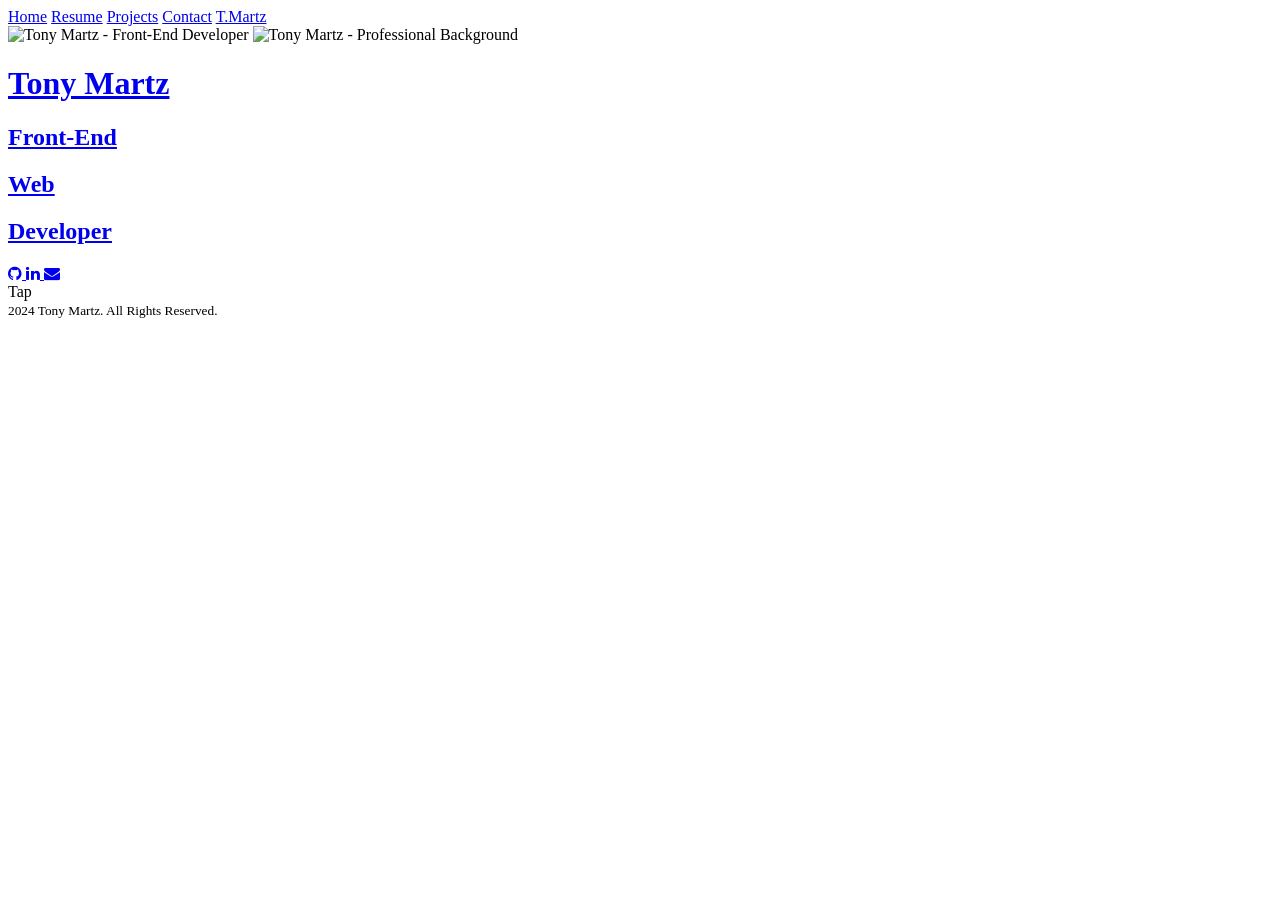
==== index.html @ 68a2a7e0 "feat(projects): Placeholder while restructuring projects page. - Deleted web-development-projects pa" ====
<!DOCTYPE html>
<html lang="en">
  <head>
    <meta charset="UTF-8" />
    <meta name="viewport" content="width=device-width, initial-scale=1.0" />
    <meta http-equiv="X-UA-Compatible" content="ie=edge" />
    <meta name="author" content="Tony Martz" />
    <meta
      name="description"
      content="Tony Martz | Portfolio - Front-End Web Developer"
    />
    <title>Tony Martz | Portfolio</title>
    <link rel="preconnect" href="https://fonts.googleapis.com" />
    <link rel="preconnect" href="https://fonts.gstatic.com" crossorigin />
    <link
      href="https://fonts.googleapis.com/css2?family=Montserrat:ital,wght@0,100..900;1,100..900&display=swap"
      rel="stylesheet"
    />
    <link
      rel="stylesheet"
      href="https://cdnjs.cloudflare.com/ajax/libs/font-awesome/4.7.0/css/font-awesome.min.css"
    />
    <link rel="stylesheet" href="stylesheets/style.css" />
    <link rel="stylesheet" href="stylesheets/index.css" />
  </head>
  <body>
    <nav class="topnav" id="myTopnav">
      <a href="index.html" class="active">Home</a>
      <a href="/pages/resume.html">Resume</a>
      <a href="/pages/projects.html">Projects</a>
      <a href="/pages/contact.html">Contact</a>
      <a
        href="javascript:void(0);"
        id="burger-menu"
        class="icon"
        onclick="myFunction()"
      >
        T.Martz
      </a>
    </nav>

    <div class="container">
      <div class="img-container">
        <div class="profile-wrapper">
          <img
            id="profile-face"
            src="assets/JuanM_Face.jpg"
            alt="Tony Martz - Front-End Developer"
          />
          <img
            id="profile-bg"
            src="assets/JuanM_TopBackground.jpg"
            alt="Tony Martz - Professional Background"
          />
          <div class="profile-overlay"></div>
        </div>
      </div>
      <main>
        <div class="content-wrapper">
          <header class="hero-section">
            <h1>
              <a href="./pages/resume.html" class="name" data-hover="Resume">
                <span id="name">Tony Martz</span>
              </a>
            </h1>
            <div class="title-stack">
              <h2>
                <a
                  href="./pages/projects.html"
                  class="front-end"
                  data-hover="Projects"
                >
                  <span id="front-end">Front-End</span>
                </a>
              </h2>
              <h2>
                <a href="#" class="web" data-hover="Python">
                  <span id="web">Web</span>
                </a>
              </h2>
              <h2>
                <a
                  href="./pages/contact.html"
                  class="developer"
                  data-hover="Contact"
                >
                  <span id="developer">Developer</span>
                </a>
              </h2>
            </div>
          </header>

          <div class="social-links">
            <a
              href="https://github.com/Obi-Juan-Kenobee"
              target="_blank"
              rel="noopener noreferrer"
            >
              <i class="fa fa-github"></i>
            </a>
            <a
              href="https://linkedin.com/in/obi-juan-kenobi"
              target="_blank"
              rel="noopener noreferrer"
            >
              <i class="fa fa-linkedin"></i>
            </a>
            <a href="mailto:jua2131999@maricopa.edu">
              <i class="fa fa-envelope"></i>
            </a>
          </div>

          <div class="tap-indicator">
            <span class="tap-text">Tap</span>
          </div>
        </div>
      </main>
    </div>

    <footer>
      <small> 2024 Tony Martz. All Rights Reserved.</small>
    </footer>

    <script src="scripts/main.js"></script>
  </body>
</html>
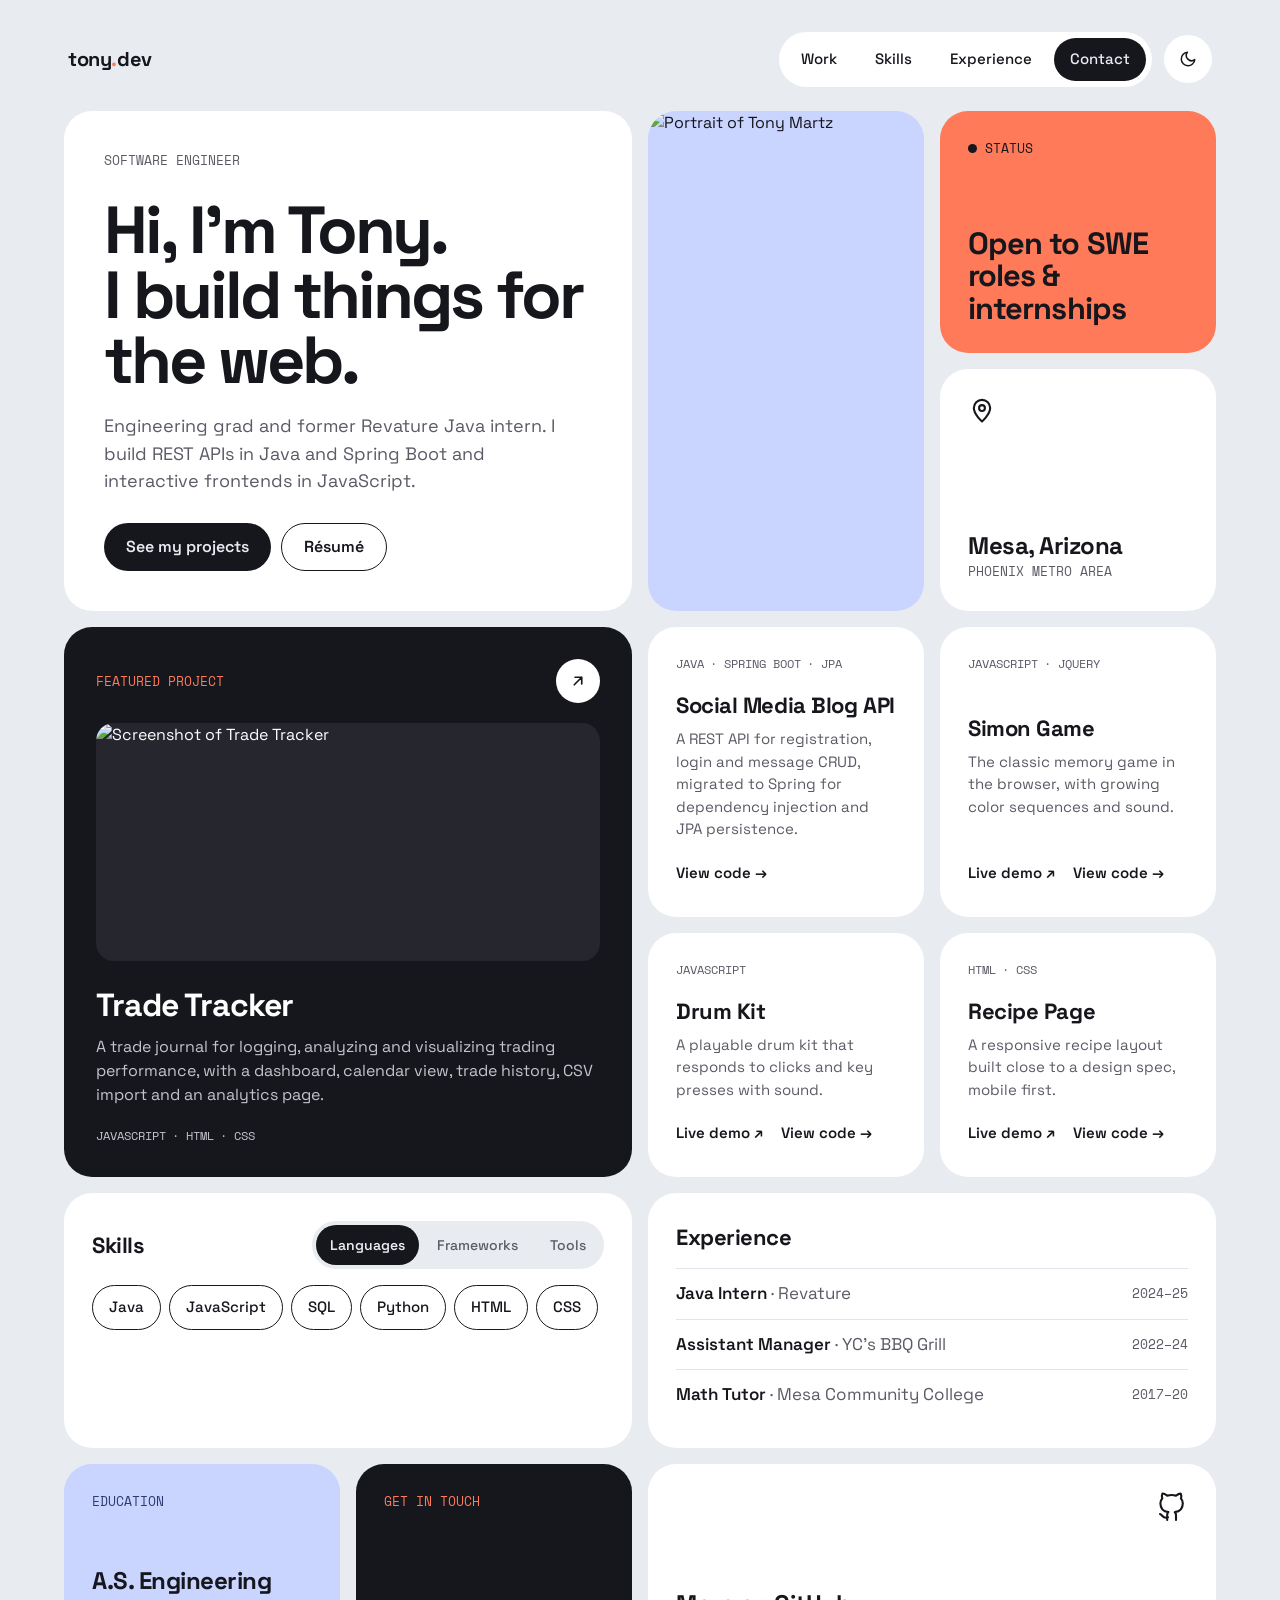
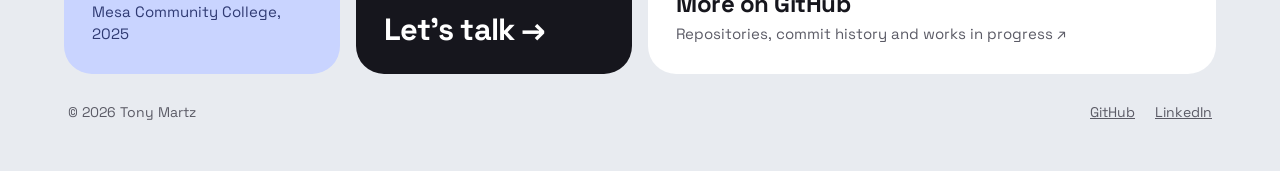
==== commit 71f0bde0: "feat: rebuild home page as a bento grid portfolio - Single-page bento layout: intro, photo, status, " ====
--- a/index.html
+++ b/index.html
@@ -1,126 +1,146 @@
-<!DOCTYPE html>
-<html lang="en">
-  <head>
-    <meta charset="UTF-8" />
-    <meta name="viewport" content="width=device-width, initial-scale=1.0" />
-    <meta http-equiv="X-UA-Compatible" content="ie=edge" />
-    <meta name="author" content="Tony Martz" />
-    <meta
-      name="description"
-      content="Tony Martz | Portfolio - Front-End Web Developer"
-    />
-    <title>Tony Martz | Portfolio</title>
-    <link rel="preconnect" href="https://fonts.googleapis.com" />
-    <link rel="preconnect" href="https://fonts.gstatic.com" crossorigin />
-    <link
-      href="https://fonts.googleapis.com/css2?family=Montserrat:ital,wght@0,100..900;1,100..900&display=swap"
-      rel="stylesheet"
-    />
-    <link
-      rel="stylesheet"
-      href="https://cdnjs.cloudflare.com/ajax/libs/font-awesome/4.7.0/css/font-awesome.min.css"
-    />
-    <link rel="stylesheet" href="stylesheets/style.css" />
-    <link rel="stylesheet" href="stylesheets/index.css" />
-  </head>
-  <body>
-    <nav class="topnav" id="myTopnav">
-      <a href="index.html" class="active">Home</a>
-      <a href="/pages/resume.html">Resume</a>
-      <a href="/pages/projects.html">Projects</a>
-      <a href="/pages/contact.html">Contact</a>
-      <a
-        href="javascript:void(0);"
-        id="burger-menu"
-        class="icon"
-        onclick="myFunction()"
-      >
-        T.Martz
-      </a>
-    </nav>
-
-    <div class="container">
-      <div class="img-container">
-        <div class="profile-wrapper">
-          <img
-            id="profile-face"
-            src="assets/JuanM_Face.jpg"
-            alt="Tony Martz - Front-End Developer"
-          />
-          <img
-            id="profile-bg"
-            src="assets/JuanM_TopBackground.jpg"
-            alt="Tony Martz - Professional Background"
-          />
-          <div class="profile-overlay"></div>
-        </div>
-      </div>
-      <main>
-        <div class="content-wrapper">
-          <header class="hero-section">
-            <h1>
-              <a href="./pages/resume.html" class="name" data-hover="Resume">
-                <span id="name">Tony Martz</span>
-              </a>
-            </h1>
-            <div class="title-stack">
-              <h2>
-                <a
-                  href="./pages/projects.html"
-                  class="front-end"
-                  data-hover="Projects"
-                >
-                  <span id="front-end">Front-End</span>
-                </a>
-              </h2>
-              <h2>
-                <a href="#" class="web" data-hover="Python">
-                  <span id="web">Web</span>
-                </a>
-              </h2>
-              <h2>
-                <a
-                  href="./pages/contact.html"
-                  class="developer"
-                  data-hover="Contact"
-                >
-                  <span id="developer">Developer</span>
-                </a>
-              </h2>
-            </div>
-          </header>
-
-          <div class="social-links">
-            <a
-              href="https://github.com/Obi-Juan-Kenobee"
-              target="_blank"
-              rel="noopener noreferrer"
-            >
-              <i class="fa fa-github"></i>
-            </a>
-            <a
-              href="https://linkedin.com/in/obi-juan-kenobi"
-              target="_blank"
-              rel="noopener noreferrer"
-            >
-              <i class="fa fa-linkedin"></i>
-            </a>
-            <a href="mailto:jua2131999@maricopa.edu">
-              <i class="fa fa-envelope"></i>
-            </a>
-          </div>
-
-          <div class="tap-indicator">
-            <span class="tap-text">Tap</span>
-          </div>
-        </div>
-      </main>
-    </div>
-
-    <footer>
-      <small> 2024 Tony Martz. All Rights Reserved.</small>
-    </footer>
-
-    <script src="scripts/main.js"></script>
-  </body>
-</html>
+<!DOCTYPE html>
+<html lang="en">
+  <head>
+    <meta charset="UTF-8" />
+    <meta name="viewport" content="width=device-width, initial-scale=1.0" />
+    <meta name="author" content="Tony Martz" />
+    <meta
+      name="description"
+      content="Tony Martz, software engineer. Java, Spring Boot and JavaScript projects, skills and experience."
+    />
+    <meta property="og:title" content="Tony Martz | Software Engineer" />
+    <meta
+      property="og:description"
+      content="Projects, skills and experience of Tony Martz, a software engineer building with Java, Spring Boot and JavaScript."
+    />
+    <meta property="og:image" content="assets/JuanM_Face.jpg" />
+    <meta name="theme-color" content="#E8EBF0" />
+    <title>Tony Martz | Software Engineer</title>
+    <link rel="preconnect" href="https://fonts.googleapis.com" />
+    <link rel="preconnect" href="https://fonts.gstatic.com" crossorigin />
+    <link
+      href="https://fonts.googleapis.com/css2?family=Space+Grotesk:wght@400;500;600;700&family=Space+Mono&display=swap"
+      rel="stylesheet"
+    />
+    <link rel="stylesheet" href="css/main.css" />
+    <script>
+      // Apply the saved theme before first paint to avoid a flash.
+      try {
+        const saved = localStorage.getItem("theme");
+        if (saved) document.documentElement.dataset.theme = saved;
+      } catch (e) {}
+    </script>
+  </head>
+  <body>
+    <a class="skip-link" href="#main">Skip to content</a>
+
+    <div class="wrap">
+      <header class="site-header">
+        <a class="logo" href="#top">tony<span class="accent">.</span>dev</a>
+        <nav class="nav" aria-label="Main">
+          <a href="#work">Work</a>
+          <a href="#skills">Skills</a>
+          <a href="#experience">Experience</a>
+          <a class="nav-cta" href="#contact">Contact</a>
+        </nav>
+        <button class="theme-toggle" type="button" aria-label="Toggle dark mode">
+          <svg class="icon-moon" width="18" height="18" viewBox="0 0 24 24" fill="none" stroke="currentColor" stroke-width="2" stroke-linecap="round" stroke-linejoin="round" aria-hidden="true"><path d="M21 12.8A9 9 0 1 1 11.2 3a7 7 0 0 0 9.8 9.8z"/></svg>
+          <svg class="icon-sun" width="18" height="18" viewBox="0 0 24 24" fill="none" stroke="currentColor" stroke-width="2" stroke-linecap="round" aria-hidden="true"><circle cx="12" cy="12" r="4"/><path d="M12 2v2M12 20v2M4.9 4.9l1.4 1.4M17.7 17.7l1.4 1.4M2 12h2M20 12h2M4.9 19.1l1.4-1.4M17.7 6.3l1.4-1.4"/></svg>
+        </button>
+      </header>
+
+      <main id="main" class="bento">
+        <span id="top"></span>
+
+        <!-- Intro -->
+        <section class="tile tile--intro w2 h2 reveal">
+          <span class="label">Software engineer</span>
+          <div class="intro-body">
+            <h1>Hi, I'm Tony.<br />I build things for the web.</h1>
+            <p>
+              Engineering grad and former Revature Java intern. I build REST APIs in
+              Java and Spring Boot and interactive frontends in JavaScript.
+            </p>
+          </div>
+          <div class="btn-row">
+            <a class="btn btn--solid" href="#work">See my projects</a>
+            <a class="btn btn--outline" data-link="resume" href="pages/resume.html">Résumé</a>
+          </div>
+        </section>
+
+        <!-- Photo -->
+        <div class="tile tile--photo h2 reveal">
+          <img src="assets/JuanM_Face.jpg" alt="Portrait of Tony Martz" width="959" height="898" />
+        </div>
+
+        <!-- Status -->
+        <div class="tile tile--status reveal">
+          <span class="label"><span class="dot" aria-hidden="true"></span>Status</span>
+          <p class="big">Open to SWE roles &amp; internships</p>
+        </div>
+
+        <!-- Location -->
+        <div class="tile tile--location reveal">
+          <svg width="28" height="28" viewBox="0 0 24 24" fill="none" stroke="currentColor" stroke-width="1.8" stroke-linecap="round" stroke-linejoin="round" aria-hidden="true"><path d="M12 21s-7-6.2-7-11.5A7 7 0 0 1 19 9.5C19 14.8 12 21 12 21z"/><circle cx="12" cy="9.5" r="2.5"/></svg>
+          <div>
+            <p class="mid">Mesa, Arizona</p>
+            <p class="label">Phoenix metro area</p>
+          </div>
+        </div>
+
+        <!-- Projects get rendered here by js/main.js from js/data.js -->
+        <span id="work" class="anchor"></span>
+
+        <!-- Skills -->
+        <section id="skills" class="tile tile--skills w2 reveal">
+          <div class="skills-head">
+            <h2>Skills</h2>
+            <div class="tabs" role="tablist" aria-label="Skill category"></div>
+          </div>
+          <ul class="chips" role="tabpanel" aria-live="polite"></ul>
+        </section>
+
+        <!-- Experience -->
+        <section id="experience" class="tile tile--experience w2 reveal">
+          <h2>Experience</h2>
+          <ul class="timeline"></ul>
+        </section>
+
+        <!-- Education -->
+        <div class="tile tile--education reveal">
+          <span class="label">Education</span>
+          <div>
+            <p class="mid">A.S. Engineering</p>
+            <p class="sub">Mesa Community College, 2025</p>
+          </div>
+        </div>
+
+        <!-- Contact -->
+        <a id="contact" class="tile tile--contact reveal" data-link="email" href="#">
+          <span class="label accent">Get in touch</span>
+          <span class="big">Let's talk →</span>
+        </a>
+
+        <!-- GitHub -->
+        <a class="tile tile--github w2 reveal" data-link="github" href="#" target="_blank" rel="noopener noreferrer">
+          <svg width="32" height="32" viewBox="0 0 24 24" fill="none" stroke="currentColor" stroke-width="1.6" stroke-linecap="round" stroke-linejoin="round" aria-hidden="true"><path d="M9 19c-4 1.5-4-2-6-2.5M15 21v-3.5a3 3 0 0 0-.9-2.4c3-.3 6-1.5 6-6.6a5 5 0 0 0-1.4-3.6 4.7 4.7 0 0 0-.1-3.6s-1.1-.3-3.6 1.4a12.4 12.4 0 0 0-6.6 0C5.9.9 4.8 1.2 4.8 1.2a4.7 4.7 0 0 0-.1 3.6A5 5 0 0 0 3.3 8.4c0 5.1 3 6.3 6 6.6a3 3 0 0 0-.9 2.4V21"/></svg>
+          <div>
+            <p class="mid">More on GitHub</p>
+            <p class="sub">Repositories, commit history and works in progress ↗</p>
+          </div>
+        </a>
+      </main>
+
+      <footer class="site-footer">
+        <span>© <span class="year">2026</span> Tony Martz</span>
+        <span class="footer-links">
+          <a data-link="github" href="#" target="_blank" rel="noopener noreferrer">GitHub</a>
+          <a data-link="linkedin" href="#" target="_blank" rel="noopener noreferrer">LinkedIn</a>
+        </span>
+      </footer>
+    </div>
+
+    <script src="js/data.js"></script>
+    <script src="js/main.js"></script>
+  </body>
+</html>
--- a/css/main.css
+++ b/css/main.css
@@ -0,0 +1,713 @@
+/* ===== Tokens ===== */
+:root {
+  --bg: #e8ebf0;
+  --tile: #ffffff;
+  --ink: #16161d;
+  --ink-soft: #5b5b66;
+  --line: #e1e4ea;
+  --accent: #ff7a59;
+  --periwinkle: #c9d4ff;
+  --periwinkle-ink: #2f3a73;
+  --dark-tile: #16161d;
+  --dark-tile-ink: #ffffff;
+  --dark-tile-soft: #c4c4cc;
+  --shadow: 0 12px 30px rgba(22, 22, 29, 0.08);
+  --radius: 28px;
+  --gap: 16px;
+  --font: "Space Grotesk", system-ui, sans-serif;
+  --mono: "Space Mono", ui-monospace, monospace;
+  color-scheme: light;
+}
+
+@media (prefers-color-scheme: dark) {
+  :root:not([data-theme="light"]) {
+    --bg: #0e0f13;
+    --tile: #17181e;
+    --ink: #eeeef2;
+    --ink-soft: #a3a3ae;
+    --line: #2a2b33;
+    --periwinkle: #2b3366;
+    --periwinkle-ink: #d3dbff;
+    --dark-tile: #23242c;
+    --shadow: 0 12px 30px rgba(0, 0, 0, 0.35);
+    color-scheme: dark;
+  }
+}
+
+:root[data-theme="dark"] {
+  --bg: #0e0f13;
+  --tile: #17181e;
+  --ink: #eeeef2;
+  --ink-soft: #a3a3ae;
+  --line: #2a2b33;
+  --periwinkle: #2b3366;
+  --periwinkle-ink: #d3dbff;
+  --dark-tile: #23242c;
+  --shadow: 0 12px 30px rgba(0, 0, 0, 0.35);
+  color-scheme: dark;
+}
+
+/* ===== Base ===== */
+*,
+*::before,
+*::after {
+  box-sizing: border-box;
+}
+
+html {
+  scroll-behavior: smooth;
+  scroll-padding-top: 24px;
+}
+
+body {
+  margin: 0;
+  background: var(--bg);
+  color: var(--ink);
+  font-family: var(--font);
+  line-height: 1.5;
+  -webkit-font-smoothing: antialiased;
+  transition: background-color 0.3s, color 0.3s;
+}
+
+img {
+  display: block;
+  max-width: 100%;
+}
+
+a {
+  color: inherit;
+}
+
+h1,
+h2,
+h3,
+p {
+  margin: 0;
+}
+
+ul {
+  margin: 0;
+  padding: 0;
+  list-style: none;
+}
+
+:focus-visible {
+  outline: 3px solid var(--accent);
+  outline-offset: 3px;
+}
+
+.skip-link {
+  position: absolute;
+  left: 16px;
+  top: -60px;
+  padding: 10px 16px;
+  border-radius: 999px;
+  background: var(--ink);
+  color: var(--bg);
+  z-index: 100;
+}
+
+.skip-link:focus {
+  top: 16px;
+}
+
+.accent {
+  color: var(--accent);
+}
+
+.wrap {
+  max-width: 1200px;
+  margin: 0 auto;
+  padding: 24px 24px 48px;
+}
+
+/* ===== Header ===== */
+.site-header {
+  display: flex;
+  flex-wrap: wrap;
+  align-items: center;
+  gap: 12px;
+  padding: 8px 4px 24px;
+}
+
+.logo {
+  margin-right: auto;
+  font-size: 20px;
+  font-weight: 700;
+  letter-spacing: -0.02em;
+  text-decoration: none;
+}
+
+.nav {
+  display: flex;
+  flex-wrap: wrap;
+  gap: 6px;
+  padding: 6px;
+  border-radius: 999px;
+  background: var(--tile);
+  font-size: 15px;
+  font-weight: 500;
+}
+
+.nav a {
+  padding: 10px 16px;
+  border-radius: 999px;
+  text-decoration: none;
+  transition: background-color 0.2s;
+}
+
+.nav a:hover {
+  background: var(--bg);
+}
+
+.nav .nav-cta {
+  background: var(--ink);
+  color: var(--bg);
+}
+
+.nav .nav-cta:hover {
+  background: var(--ink);
+  opacity: 0.85;
+}
+
+.theme-toggle {
+  display: inline-flex;
+  align-items: center;
+  justify-content: center;
+  width: 48px;
+  height: 48px;
+  border: 0;
+  border-radius: 50%;
+  background: var(--tile);
+  color: var(--ink);
+  cursor: pointer;
+}
+
+.theme-toggle .icon-sun {
+  display: none;
+}
+
+:root[data-theme="dark"] .theme-toggle .icon-sun {
+  display: block;
+}
+
+:root[data-theme="dark"] .theme-toggle .icon-moon {
+  display: none;
+}
+
+@media (prefers-color-scheme: dark) {
+  :root:not([data-theme="light"]) .theme-toggle .icon-sun {
+    display: block;
+  }
+  :root:not([data-theme="light"]) .theme-toggle .icon-moon {
+    display: none;
+  }
+}
+
+/* ===== Bento grid ===== */
+.bento {
+  display: grid;
+  grid-template-columns: repeat(4, minmax(0, 1fr));
+  grid-auto-rows: minmax(210px, auto);
+  grid-auto-flow: dense;
+  gap: var(--gap);
+}
+
+.w2 {
+  grid-column: span 2;
+}
+
+.h2 {
+  grid-row: span 2;
+}
+
+.anchor,
+#top {
+  display: none;
+}
+
+.tile {
+  position: relative;
+  display: flex;
+  flex-direction: column;
+  justify-content: space-between;
+  gap: 16px;
+  padding: 28px;
+  border-radius: var(--radius);
+  background: var(--tile);
+  overflow: hidden;
+  transition: transform 0.25s ease, box-shadow 0.25s ease, background-color 0.3s;
+}
+
+.tile:hover {
+  transform: translateY(-3px);
+  box-shadow: var(--shadow);
+}
+
+a.tile {
+  text-decoration: none;
+}
+
+.label {
+  display: inline-flex;
+  align-items: center;
+  gap: 8px;
+  font-family: var(--mono);
+  font-size: 13px;
+  text-transform: uppercase;
+  color: var(--ink-soft);
+}
+
+.big {
+  font-size: clamp(26px, 2.4vw, 32px);
+  font-weight: 700;
+  line-height: 1.05;
+  letter-spacing: -0.03em;
+}
+
+.mid {
+  font-size: 24px;
+  font-weight: 700;
+  line-height: 1.1;
+  letter-spacing: -0.02em;
+}
+
+.sub {
+  margin-top: 6px;
+  font-size: 15px;
+  color: var(--ink-soft);
+}
+
+h2 {
+  font-size: 22px;
+  font-weight: 700;
+  letter-spacing: -0.02em;
+}
+
+/* Buttons */
+.btn-row {
+  display: flex;
+  flex-wrap: wrap;
+  gap: 10px;
+}
+
+.btn {
+  display: inline-flex;
+  align-items: center;
+  min-height: 48px;
+  padding: 0 22px;
+  border-radius: 999px;
+  font-weight: 600;
+  text-decoration: none;
+  transition: transform 0.15s ease;
+}
+
+.btn:hover {
+  transform: translateY(-2px);
+}
+
+.btn--solid {
+  background: var(--ink);
+  color: var(--bg);
+}
+
+.btn--outline {
+  border: 1.5px solid var(--ink);
+}
+
+/* Intro */
+.tile--intro {
+  padding: 40px;
+  gap: 28px;
+}
+
+.intro-body {
+  display: flex;
+  flex-direction: column;
+  gap: 18px;
+}
+
+.tile--intro h1 {
+  font-size: clamp(40px, 5.2vw, 70px);
+  line-height: 0.98;
+  letter-spacing: -0.045em;
+  font-weight: 700;
+}
+
+.tile--intro p {
+  max-width: 460px;
+  font-size: 18px;
+  line-height: 1.55;
+  color: var(--ink-soft);
+}
+
+/* Photo */
+.tile--photo {
+  padding: 0;
+  background: var(--periwinkle);
+}
+
+.tile--photo img {
+  width: 100%;
+  height: 100%;
+  min-height: 320px;
+  object-fit: cover;
+}
+
+/* Status */
+.tile--status {
+  background: var(--accent);
+  color: #16161d;
+}
+
+.tile--status .label {
+  color: #16161d;
+}
+
+.dot {
+  width: 9px;
+  height: 9px;
+  border-radius: 50%;
+  background: #16161d;
+  animation: pulse 2s ease-in-out infinite;
+}
+
+@keyframes pulse {
+  50% {
+    opacity: 0.35;
+  }
+}
+
+/* Projects */
+.tile--project h3 {
+  margin-bottom: 6px;
+  font-size: 22px;
+  font-weight: 700;
+  letter-spacing: -0.02em;
+}
+
+.tile--project p {
+  font-size: 15px;
+  line-height: 1.5;
+  color: var(--ink-soft);
+}
+
+.project-links {
+  display: flex;
+  flex-wrap: wrap;
+  gap: 4px 18px;
+  font-size: 15px;
+  font-weight: 600;
+}
+
+.project-links a {
+  display: inline-flex;
+  align-items: center;
+  min-height: 32px;
+  text-decoration: none;
+}
+
+.project-links a:hover {
+  text-decoration: underline;
+}
+
+.tile--featured {
+  padding: 32px;
+  gap: 20px;
+  background: var(--dark-tile);
+  color: var(--dark-tile-ink);
+}
+
+.tile--featured .label {
+  color: var(--accent);
+}
+
+.tile--featured p {
+  font-size: 16px;
+  color: var(--dark-tile-soft);
+}
+
+.tile--featured h3 {
+  font-size: 32px;
+  letter-spacing: -0.03em;
+}
+
+.featured-head {
+  display: flex;
+  justify-content: space-between;
+  align-items: center;
+  gap: 12px;
+}
+
+.round-link {
+  display: inline-flex;
+  align-items: center;
+  justify-content: center;
+  flex: 0 0 auto;
+  width: 44px;
+  height: 44px;
+  border-radius: 50%;
+  background: #ffffff;
+  color: #16161d;
+  transition: transform 0.2s;
+}
+
+.round-link:hover {
+  transform: rotate(45deg);
+}
+
+.shot {
+  flex: 1 1 200px;
+  min-height: 200px;
+  border-radius: 18px;
+  background: #26262f;
+  overflow: hidden;
+}
+
+.shot img {
+  width: 100%;
+  height: 100%;
+  object-fit: cover;
+  object-position: top;
+}
+
+.tags {
+  display: flex;
+  flex-wrap: wrap;
+  gap: 6px;
+}
+
+.tags li {
+  font-family: var(--mono);
+  font-size: 12px;
+  text-transform: uppercase;
+  color: var(--ink-soft);
+}
+
+.tags li + li::before {
+  content: "· ";
+}
+
+.tile--featured .tags li {
+  color: var(--dark-tile-soft);
+}
+
+/* Skills */
+.skills-head {
+  display: flex;
+  flex-wrap: wrap;
+  justify-content: space-between;
+  align-items: center;
+  gap: 12px;
+}
+
+.tabs {
+  display: flex;
+  flex-wrap: wrap;
+  gap: 4px;
+  padding: 4px;
+  border-radius: 999px;
+  background: var(--bg);
+}
+
+.tab {
+  min-height: 40px;
+  padding: 0 14px;
+  border: 0;
+  border-radius: 999px;
+  background: transparent;
+  color: var(--ink-soft);
+  font: inherit;
+  font-size: 14px;
+  font-weight: 500;
+  cursor: pointer;
+  transition: background-color 0.2s, color 0.2s;
+}
+
+.tab[aria-selected="true"] {
+  background: var(--ink);
+  color: var(--bg);
+  font-weight: 600;
+}
+
+.chips {
+  display: flex;
+  flex-wrap: wrap;
+  align-content: flex-start;
+  gap: 8px;
+  flex: 1;
+}
+
+.chips li {
+  padding: 10px 16px;
+  border-radius: 999px;
+  border: 1.5px solid var(--ink);
+  font-size: 15px;
+  font-weight: 500;
+  animation: chip-in 0.3s ease both;
+}
+
+@keyframes chip-in {
+  from {
+    opacity: 0;
+    transform: translateY(6px);
+  }
+}
+
+/* Experience */
+.tile--experience {
+  justify-content: flex-start;
+  gap: 6px;
+}
+
+.tile--experience h2 {
+  margin-bottom: 8px;
+}
+
+.timeline li {
+  display: flex;
+  flex-wrap: wrap;
+  justify-content: space-between;
+  gap: 4px 16px;
+  padding: 12px 0;
+  border-top: 1px solid var(--line);
+}
+
+.timeline .role {
+  font-size: 17px;
+  font-weight: 600;
+}
+
+.timeline .org {
+  font-weight: 400;
+  color: var(--ink-soft);
+}
+
+.timeline .dates {
+  padding-top: 3px;
+  font-family: var(--mono);
+  font-size: 13px;
+  color: var(--ink-soft);
+}
+
+/* Education */
+.tile--education {
+  background: var(--periwinkle);
+  color: var(--ink);
+}
+
+.tile--education .label,
+.tile--education .sub {
+  color: var(--periwinkle-ink);
+}
+
+/* Contact */
+.tile--contact {
+  background: var(--dark-tile);
+  color: var(--dark-tile-ink);
+}
+
+/* GitHub */
+.tile--github {
+  flex-direction: row;
+  align-items: flex-end;
+  justify-content: space-between;
+}
+
+.tile--github svg {
+  align-self: flex-start;
+  order: 2;
+}
+
+/* Footer */
+.site-footer {
+  display: flex;
+  flex-wrap: wrap;
+  justify-content: space-between;
+  gap: 12px;
+  padding: 28px 4px 0;
+  font-size: 14px;
+  color: var(--ink-soft);
+}
+
+.footer-links {
+  display: flex;
+  gap: 20px;
+}
+
+/* ===== Scroll reveal ===== */
+.js .reveal {
+  opacity: 0;
+  transform: translateY(16px);
+  transition: opacity 0.6s ease, transform 0.6s ease, box-shadow 0.25s ease,
+    background-color 0.3s;
+}
+
+.js .reveal.is-visible {
+  opacity: 1;
+  transform: none;
+}
+
+.js .reveal.is-visible:hover {
+  transform: translateY(-3px);
+}
+
+@media (prefers-reduced-motion: reduce) {
+  html {
+    scroll-behavior: auto;
+  }
+  *,
+  *::before,
+  *::after {
+    animation: none !important;
+    transition: none !important;
+  }
+  .js .reveal {
+    opacity: 1;
+    transform: none;
+  }
+}
+
+/* ===== Responsive ===== */
+@media (max-width: 1024px) {
+  .bento {
+    grid-template-columns: repeat(2, minmax(0, 1fr));
+  }
+}
+
+@media (max-width: 640px) {
+  .wrap {
+    padding: 16px 16px 40px;
+  }
+  .bento {
+    grid-template-columns: minmax(0, 1fr);
+    grid-auto-rows: auto;
+  }
+  .w2,
+  .h2 {
+    grid-column: auto;
+    grid-row: auto;
+  }
+  .tile {
+    min-height: 180px;
+  }
+  .tile--intro {
+    padding: 28px;
+  }
+  .tile--photo img {
+    min-height: 0;
+    aspect-ratio: 1 / 1;
+  }
+  .nav {
+    order: 3;
+    width: 100%;
+    justify-content: space-between;
+  }
+  .nav a {
+    padding: 10px 12px;
+  }
+}
+
+.tile--contact .label {
+  color: var(--accent);
+}
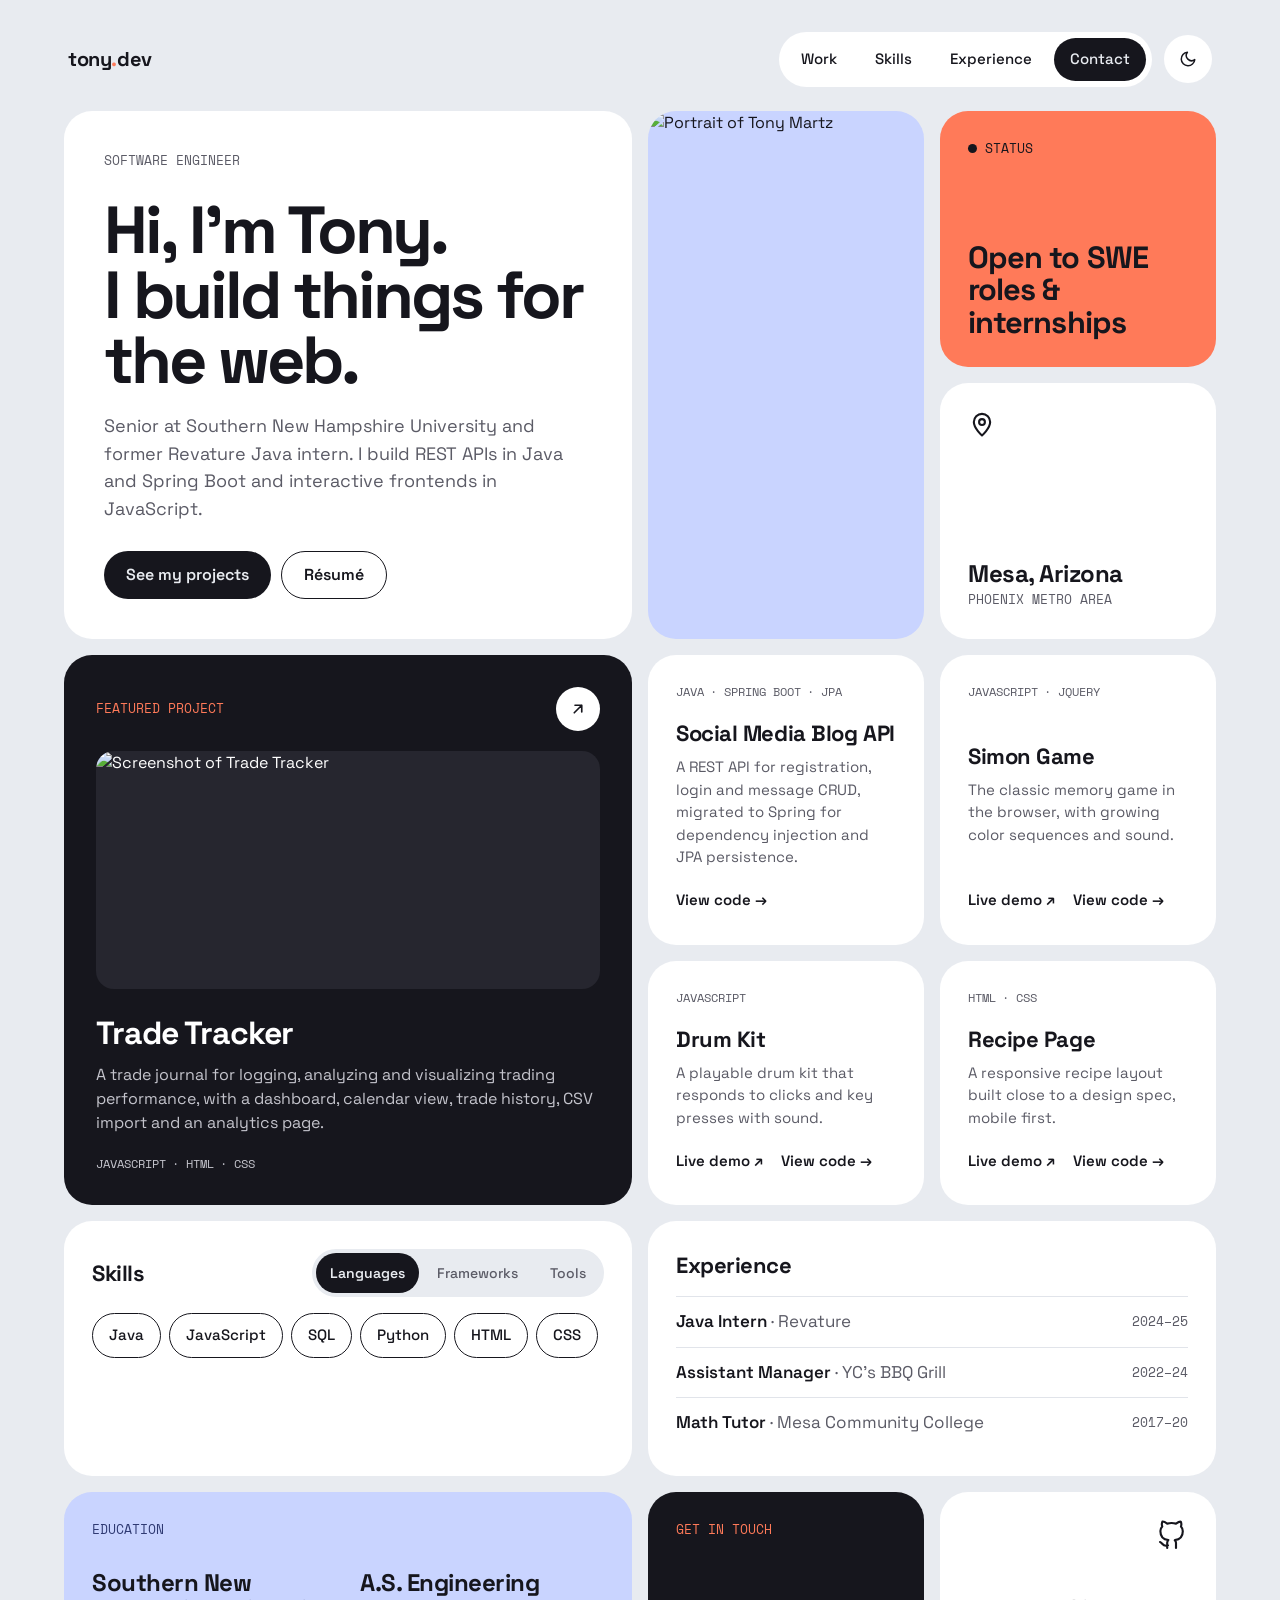
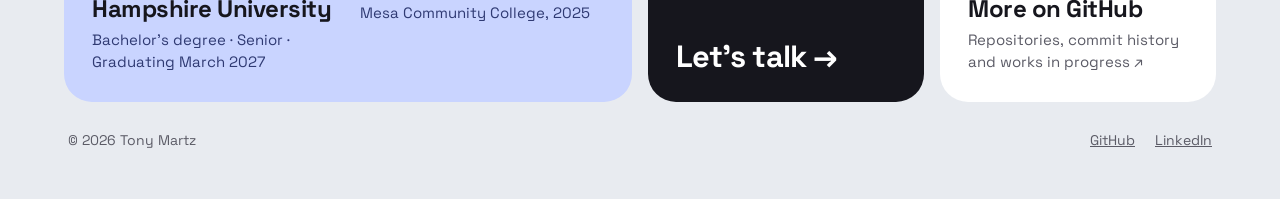
==== commit f78d9140: "feat: update contact links and add SNHU education - GitHub link points to anthony-developer-FS, emai" ====
--- a/index.html
+++ b/index.html
@@ -58,8 +58,9 @@
           <div class="intro-body">
             <h1>Hi, I'm Tony.<br />I build things for the web.</h1>
             <p>
-              Engineering grad and former Revature Java intern. I build REST APIs in
-              Java and Spring Boot and interactive frontends in JavaScript.
+              Senior at Southern New Hampshire University and former Revature Java
+              intern. I build REST APIs in Java and Spring Boot and interactive
+              frontends in JavaScript.
             </p>
           </div>
           <div class="btn-row">
@@ -107,12 +108,18 @@
         </section>
 
         <!-- Education -->
-        <div class="tile tile--education reveal">
+        <div class="tile tile--education w2 reveal">
           <span class="label">Education</span>
-          <div>
-            <p class="mid">A.S. Engineering</p>
-            <p class="sub">Mesa Community College, 2025</p>
-          </div>
+          <ul class="edu-list">
+            <li>
+              <p class="mid">Southern New Hampshire University</p>
+              <p class="sub">Bachelor's degree · Senior · Graduating March 2027</p>
+            </li>
+            <li>
+              <p class="mid">A.S. Engineering</p>
+              <p class="sub">Mesa Community College, 2025</p>
+            </li>
+          </ul>
         </div>
 
         <!-- Contact -->
@@ -122,7 +129,7 @@
         </a>
 
         <!-- GitHub -->
-        <a class="tile tile--github w2 reveal" data-link="github" href="#" target="_blank" rel="noopener noreferrer">
+        <a class="tile tile--github reveal" data-link="github" href="#" target="_blank" rel="noopener noreferrer">
           <svg width="32" height="32" viewBox="0 0 24 24" fill="none" stroke="currentColor" stroke-width="1.6" stroke-linecap="round" stroke-linejoin="round" aria-hidden="true"><path d="M9 19c-4 1.5-4-2-6-2.5M15 21v-3.5a3 3 0 0 0-.9-2.4c3-.3 6-1.5 6-6.6a5 5 0 0 0-1.4-3.6 4.7 4.7 0 0 0-.1-3.6s-1.1-.3-3.6 1.4a12.4 12.4 0 0 0-6.6 0C5.9.9 4.8 1.2 4.8 1.2a4.7 4.7 0 0 0-.1 3.6A5 5 0 0 0 3.3 8.4c0 5.1 3 6.3 6 6.6a3 3 0 0 0-.9 2.4V21"/></svg>
           <div>
             <p class="mid">More on GitHub</p>
--- a/css/main.css
+++ b/css/main.css
@@ -608,15 +608,8 @@
 }
 
 /* GitHub */
-.tile--github {
-  flex-direction: row;
-  align-items: flex-end;
-  justify-content: space-between;
-}
-
 .tile--github svg {
-  align-self: flex-start;
-  order: 2;
+  align-self: flex-end;
 }
 
 /* Footer */
@@ -711,3 +704,9 @@
 .tile--contact .label {
   color: var(--accent);
 }
+
+.edu-list {
+  display: grid;
+  grid-template-columns: repeat(auto-fit, minmax(200px, 1fr));
+  gap: 16px 24px;
+}
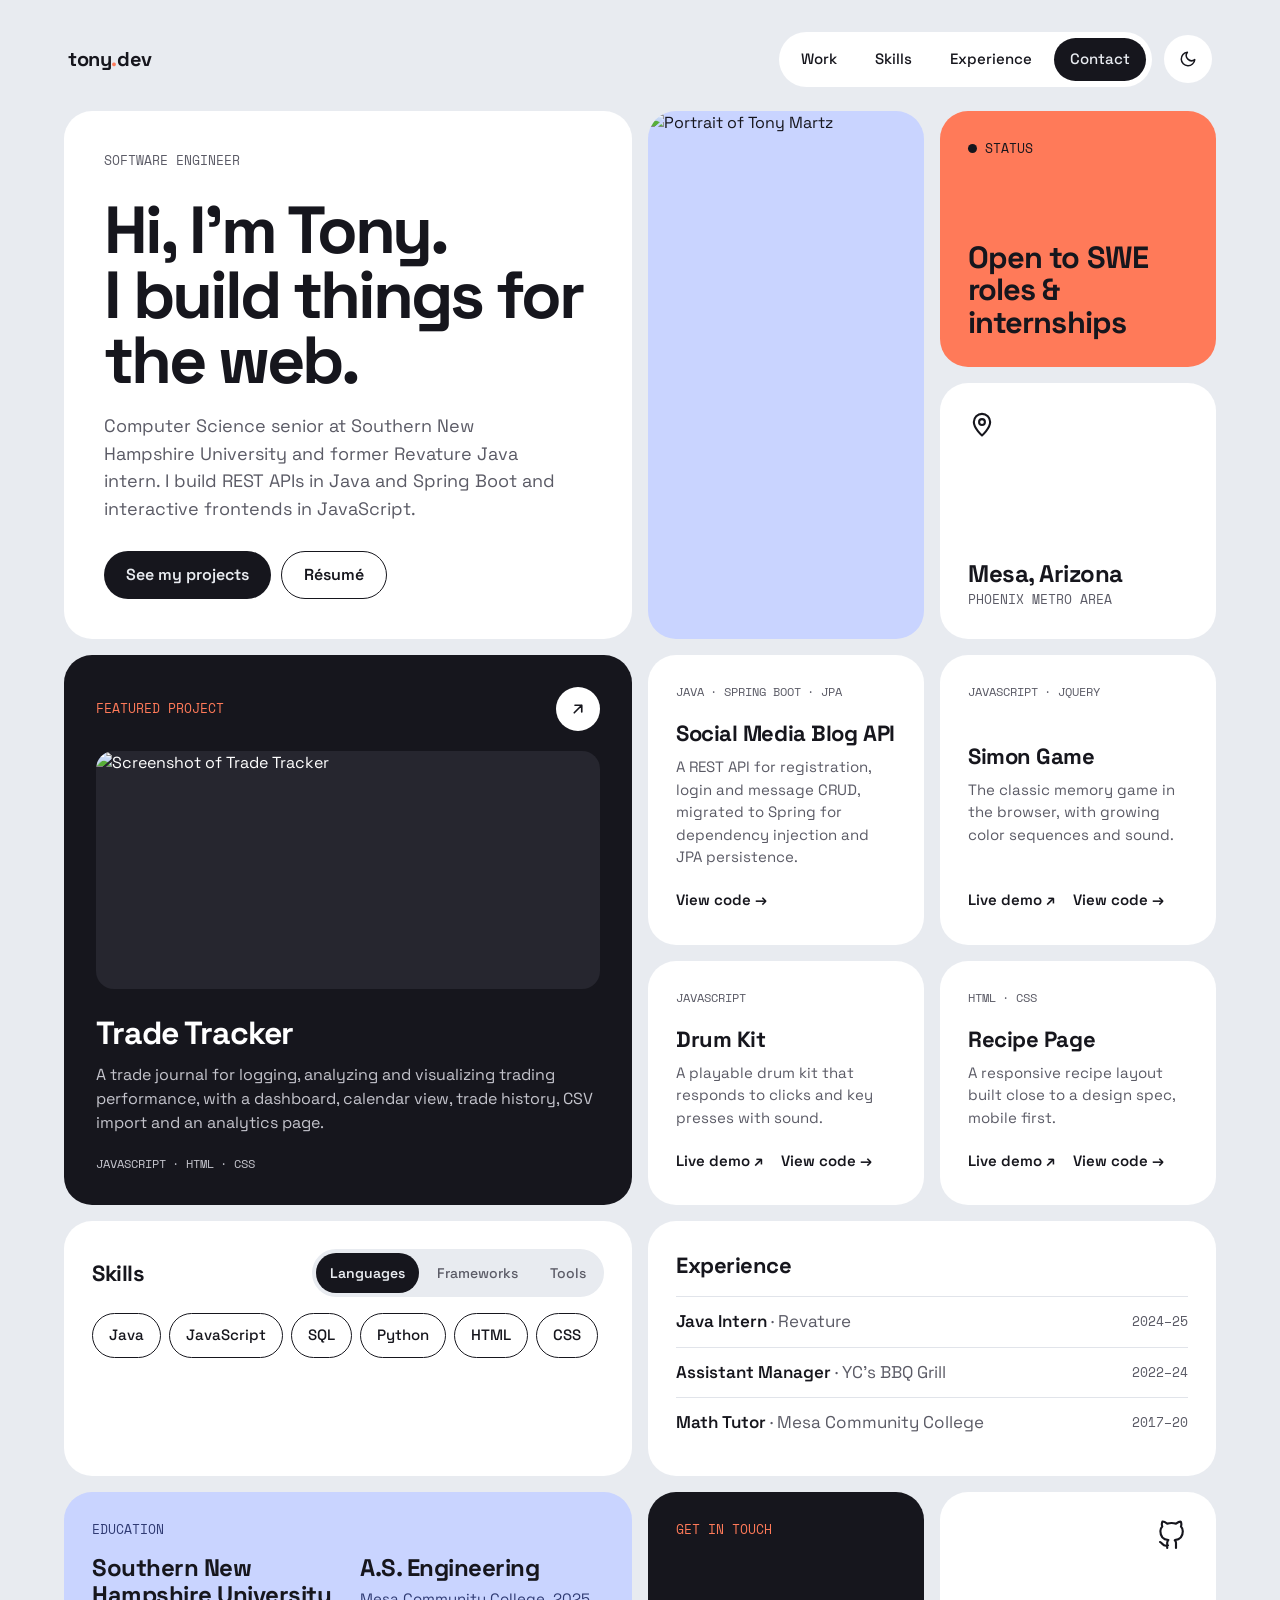
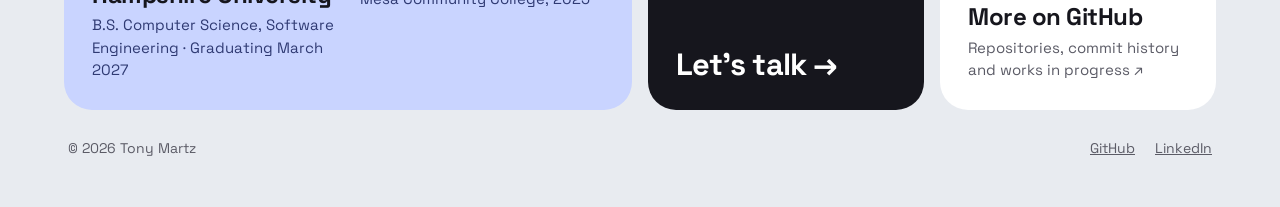
==== commit 30e6b6de: "feat: add SNHU major and new LinkedIn link Co-Authored-By: Claude Opus 5.5 (1M context) <noreply@ant" ====
--- a/index.html
+++ b/index.html
@@ -58,8 +58,8 @@
           <div class="intro-body">
             <h1>Hi, I'm Tony.<br />I build things for the web.</h1>
             <p>
-              Senior at Southern New Hampshire University and former Revature Java
-              intern. I build REST APIs in Java and Spring Boot and interactive
+              Computer Science senior at Southern New Hampshire University and
+              former Revature Java intern. I build REST APIs in Java and Spring Boot and interactive
               frontends in JavaScript.
             </p>
           </div>
@@ -113,7 +113,7 @@
           <ul class="edu-list">
             <li>
               <p class="mid">Southern New Hampshire University</p>
-              <p class="sub">Bachelor's degree · Senior · Graduating March 2027</p>
+              <p class="sub">B.S. Computer Science, Software Engineering · Graduating March 2027</p>
             </li>
             <li>
               <p class="mid">A.S. Engineering</p>
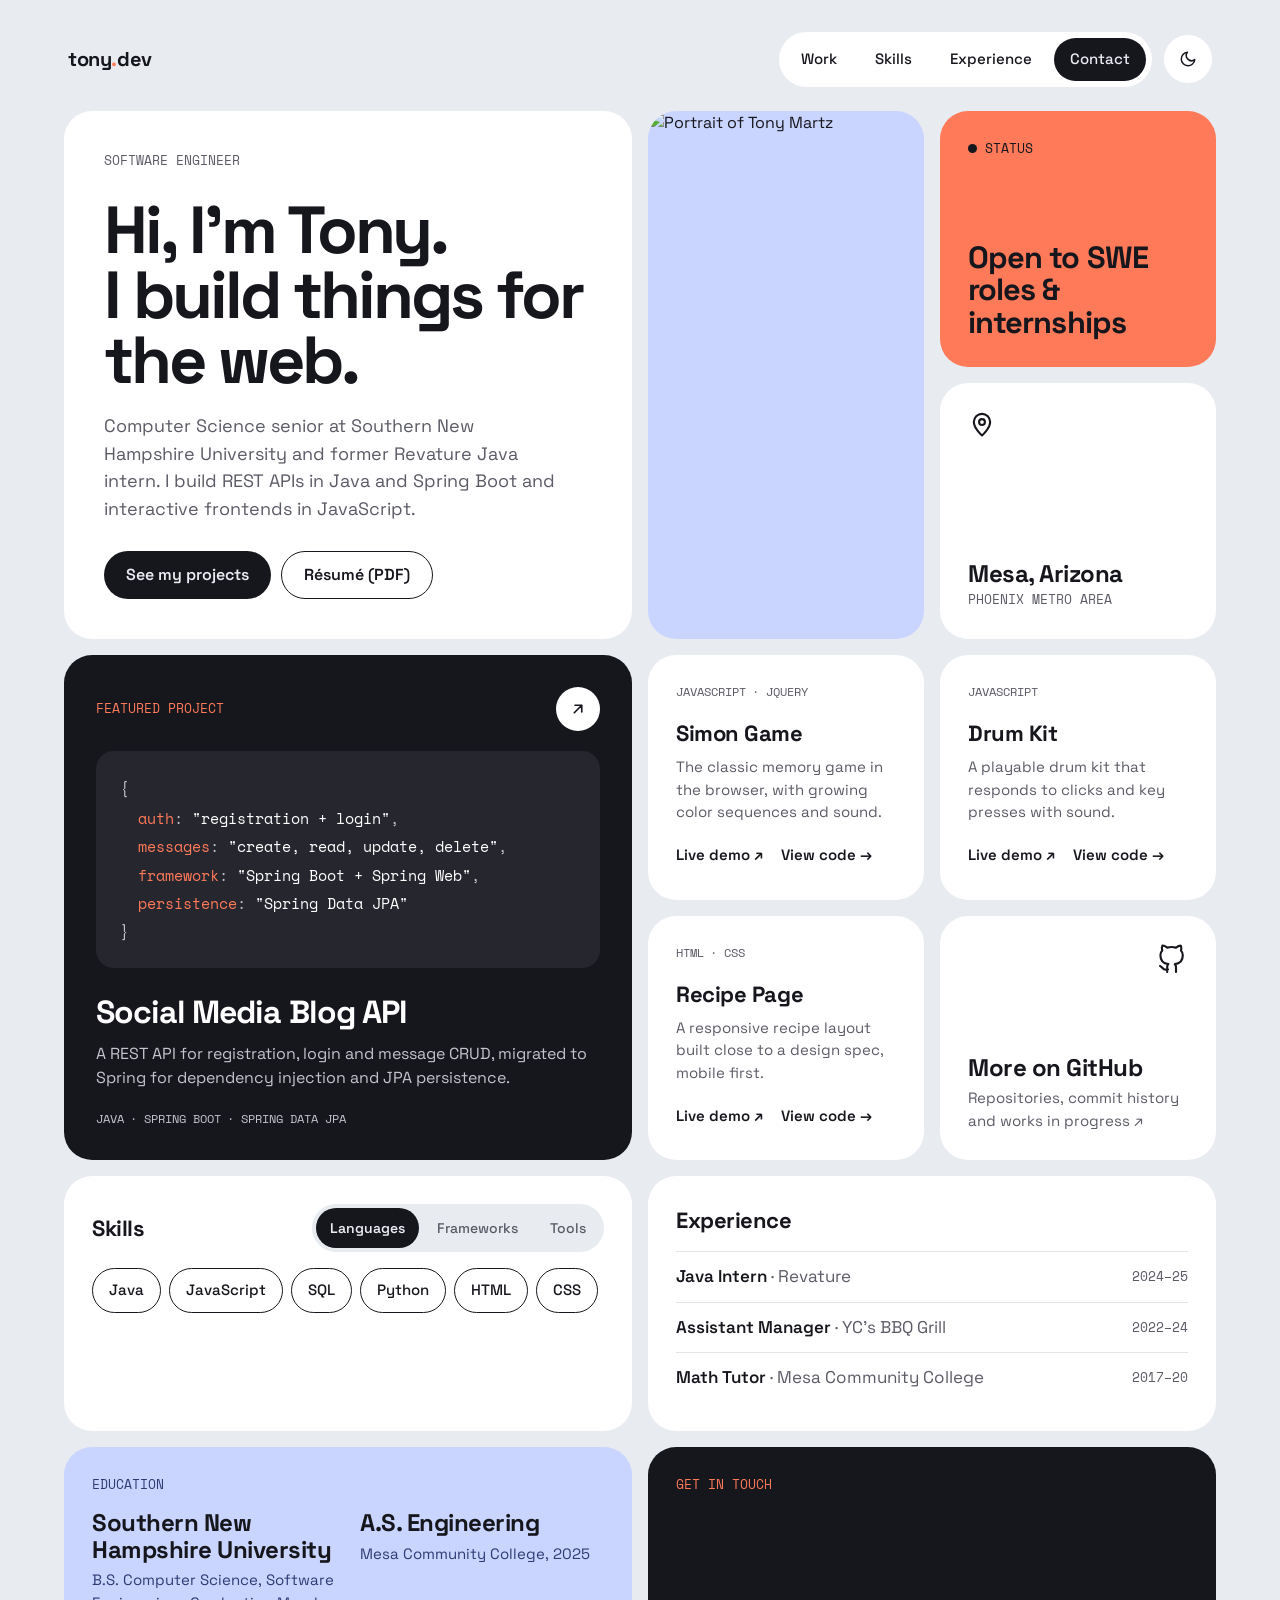
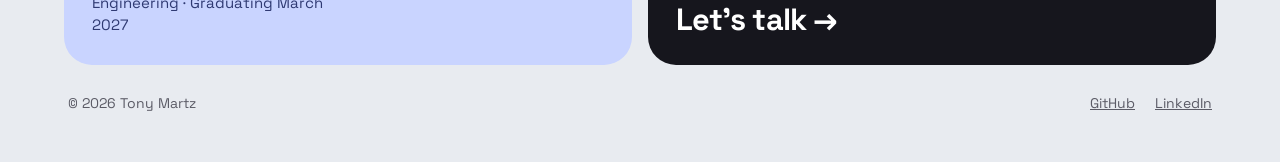
==== commit 421bb6ce: "feat: add resume PDF, remove Trade Tracker, feature the Spring API - Add a one-page resume PDF built" ====
--- a/index.html
+++ b/index.html
@@ -65,7 +65,7 @@
           </div>
           <div class="btn-row">
             <a class="btn btn--solid" href="#work">See my projects</a>
-            <a class="btn btn--outline" data-link="resume" href="pages/resume.html">Résumé</a>
+            <a class="btn btn--outline" data-link="resume" href="assets/Tony-Martz-Resume.pdf" target="_blank" rel="noopener">Résumé (PDF)</a>
           </div>
         </section>
 
@@ -123,7 +123,7 @@
         </div>
 
         <!-- Contact -->
-        <a id="contact" class="tile tile--contact reveal" data-link="email" href="#">
+        <a id="contact" class="tile tile--contact w2 reveal" data-link="email" href="#">
           <span class="label accent">Get in touch</span>
           <span class="big">Let's talk →</span>
         </a>
--- a/css/main.css
+++ b/css/main.css
@@ -471,6 +471,28 @@
   object-position: top;
 }
 
+.code-panel {
+  flex: 1 1 200px;
+  margin: 0;
+  padding: 24px;
+  border-radius: 18px;
+  background: #26262f;
+  color: var(--dark-tile-soft);
+  font-family: var(--mono);
+  font-size: 15px;
+  line-height: 1.9;
+  white-space: pre-wrap;
+  overflow-x: auto;
+}
+
+.code-panel .k {
+  color: var(--accent);
+}
+
+.code-panel .v {
+  color: #ffffff;
+}
+
 .tags {
   display: flex;
   flex-wrap: wrap;
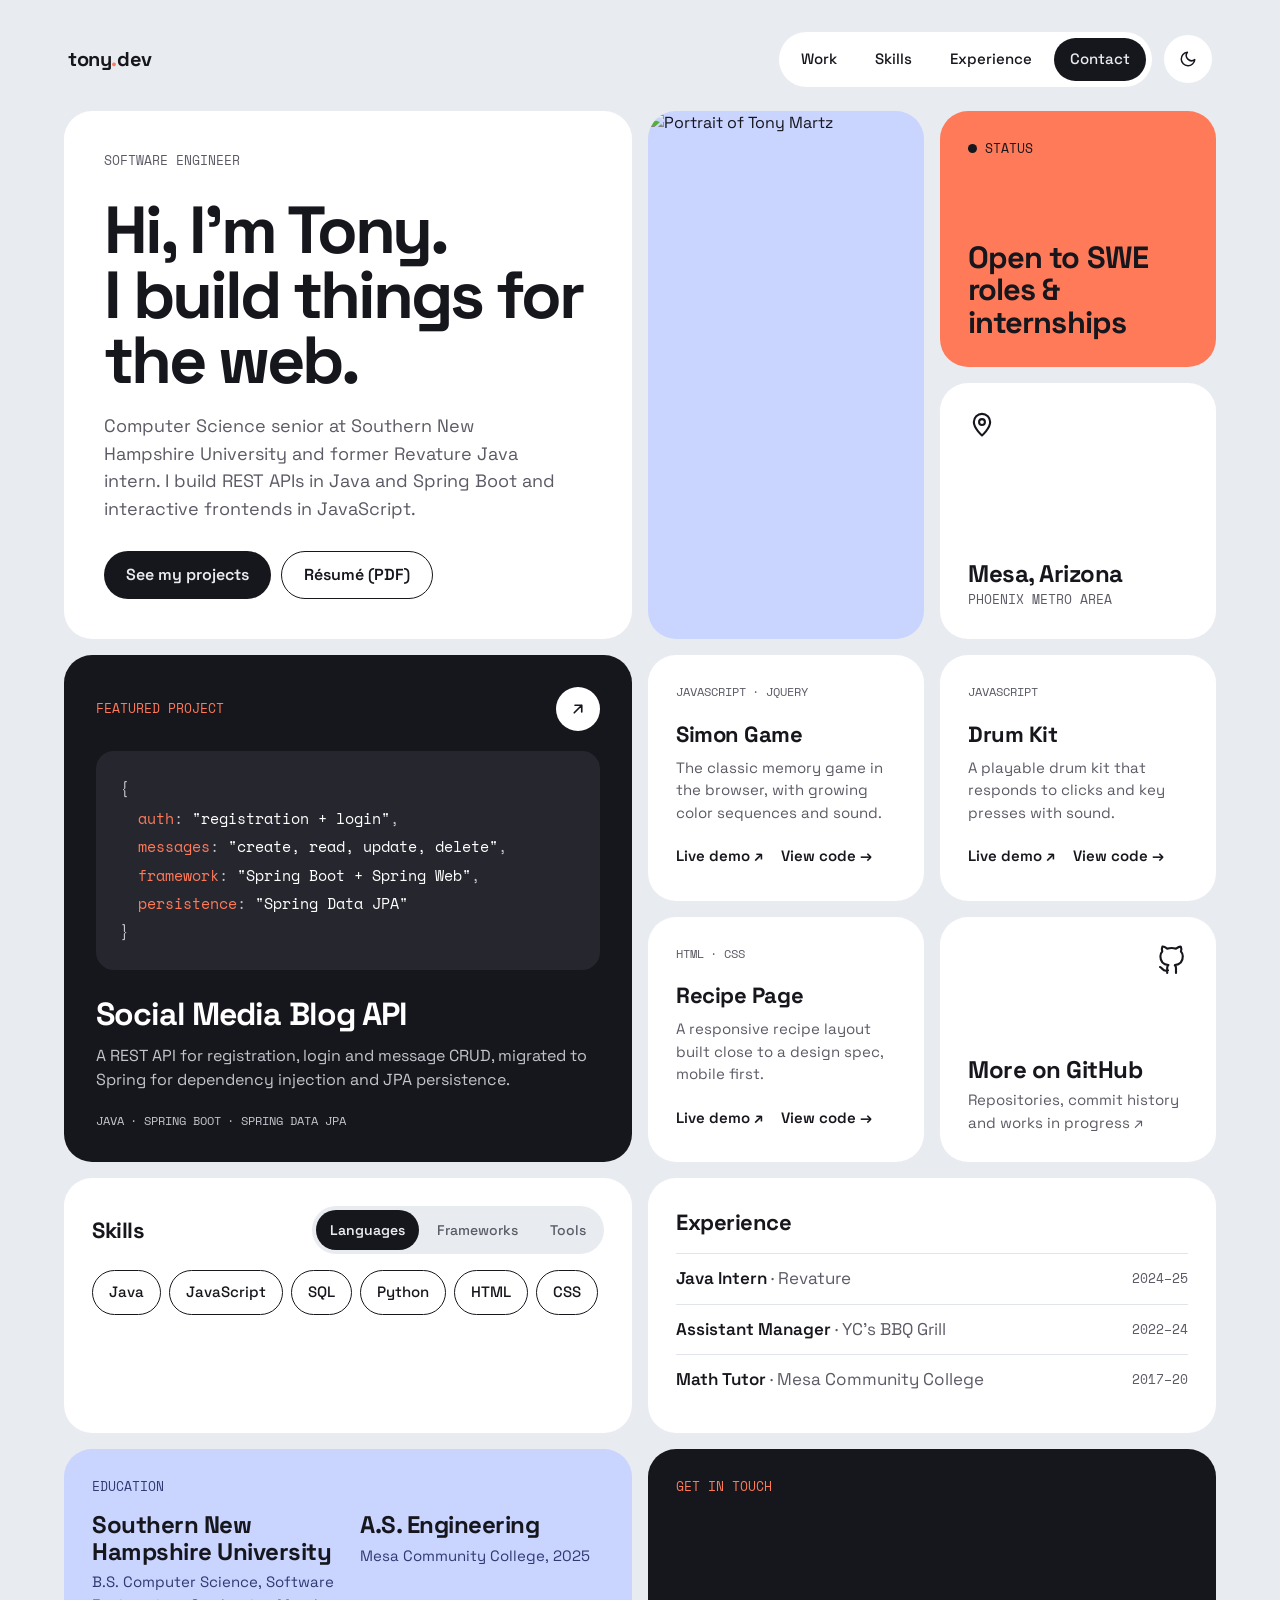
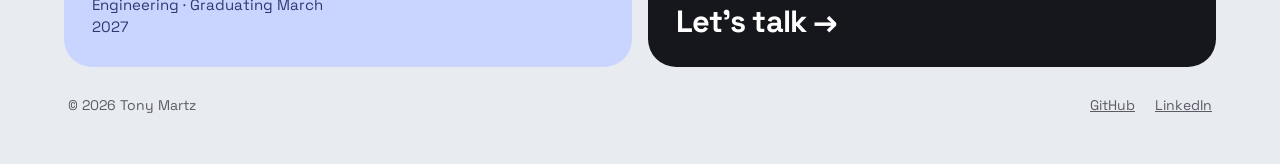
==== commit cbb56730: "feat: add favicon, share preview, SEO tags, 404 page and a11y fixes - Favicon (SVG + PNG) and Apple " ====
--- a/index.html
+++ b/index.html
@@ -6,15 +6,53 @@
     <meta name="author" content="Tony Martz" />
     <meta
       name="description"
-      content="Tony Martz, software engineer. Java, Spring Boot and JavaScript projects, skills and experience."
+      content="Tony Martz is a software engineer and Computer Science senior at SNHU building with Java, Spring Boot and JavaScript. Projects, skills, experience and resume."
     />
+    <link rel="canonical" href="https://anthony-developer-fs.github.io/tony.developer.github.io/" />
+
+    <!-- Social share preview -->
+    <meta property="og:type" content="website" />
+    <meta property="og:site_name" content="Tony Martz" />
     <meta property="og:title" content="Tony Martz | Software Engineer" />
     <meta
       property="og:description"
       content="Projects, skills and experience of Tony Martz, a software engineer building with Java, Spring Boot and JavaScript."
     />
-    <meta property="og:image" content="assets/JuanM_Face.jpg" />
-    <meta name="theme-color" content="#E8EBF0" />
+    <meta property="og:url" content="https://anthony-developer-fs.github.io/tony.developer.github.io/" />
+    <meta property="og:image" content="https://anthony-developer-fs.github.io/tony.developer.github.io/assets/og-image.png" />
+    <meta property="og:image:width" content="1200" />
+    <meta property="og:image:height" content="630" />
+    <meta property="og:image:alt" content="Tony Martz, software engineer. Open to SWE roles and internships." />
+    <meta name="twitter:card" content="summary_large_image" />
+
+    <!-- Icons -->
+    <link rel="icon" href="assets/favicon.svg" type="image/svg+xml" />
+    <link rel="icon" href="assets/favicon-32.png" sizes="32x32" type="image/png" />
+    <link rel="apple-touch-icon" href="assets/apple-touch-icon.png" />
+    <meta name="theme-color" content="#E8EBF0" media="(prefers-color-scheme: light)" />
+    <meta name="theme-color" content="#0E0F13" media="(prefers-color-scheme: dark)" />
+
+    <!-- Structured data for search engines -->
+    <script type="application/ld+json">
+      {
+        "@context": "https://schema.org",
+        "@type": "Person",
+        "name": "Tony Martz",
+        "jobTitle": "Software Engineer",
+        "url": "https://anthony-developer-fs.github.io/tony.developer.github.io/",
+        "email": "mailto:Tony.Martz.Developer@gmail.com",
+        "address": { "@type": "PostalAddress", "addressLocality": "Mesa", "addressRegion": "AZ" },
+        "alumniOf": [
+          { "@type": "CollegeOrUniversity", "name": "Southern New Hampshire University" },
+          { "@type": "CollegeOrUniversity", "name": "Mesa Community College" }
+        ],
+        "knowsAbout": ["Java", "Spring Boot", "JavaScript", "SQL", "REST APIs"],
+        "sameAs": [
+          "https://github.com/anthony-developer-FS",
+          "https://www.linkedin.com/in/tony-developer/"
+        ]
+      }
+    </script>
     <title>Tony Martz | Software Engineer</title>
     <link rel="preconnect" href="https://fonts.googleapis.com" />
     <link rel="preconnect" href="https://fonts.gstatic.com" crossorigin />
@@ -90,7 +128,7 @@
         </div>
 
         <!-- Projects get rendered here by js/main.js from js/data.js -->
-        <span id="work" class="anchor"></span>
+        <span class="projects-start anchor"></span>
 
         <!-- Skills -->
         <section id="skills" class="tile tile--skills w2 reveal">
@@ -98,7 +136,9 @@
             <h2>Skills</h2>
             <div class="tabs" role="tablist" aria-label="Skill category"></div>
           </div>
-          <ul class="chips" role="tabpanel" aria-live="polite"></ul>
+          <div class="skills-panel" id="skills-panel" role="tabpanel" aria-live="polite">
+            <ul class="chips"></ul>
+          </div>
         </section>
 
         <!-- Experience -->
--- a/css/main.css
+++ b/css/main.css
@@ -226,6 +226,22 @@
   display: none;
 }
 
+.visually-hidden {
+  position: absolute;
+  width: 1px;
+  height: 1px;
+  margin: -1px;
+  padding: 0;
+  overflow: hidden;
+  clip: rect(0 0 0 0);
+  white-space: nowrap;
+  border: 0;
+}
+
+.skills-panel {
+  flex: 1;
+}
+
 .tile {
   position: relative;
   display: flex;
@@ -482,7 +498,7 @@
   font-size: 15px;
   line-height: 1.9;
   white-space: pre-wrap;
-  overflow-x: auto;
+  overflow-wrap: anywhere;
 }
 
 .code-panel .k {
@@ -732,3 +748,16 @@
   grid-template-columns: repeat(auto-fit, minmax(200px, 1fr));
   gap: 16px 24px;
 }
+
+/* ===== 404 ===== */
+.not-found {
+  min-height: 100vh;
+  display: grid;
+  place-items: center;
+}
+
+.not-found .tile {
+  width: min(100%, 520px);
+  min-height: 320px;
+  padding: 40px;
+}
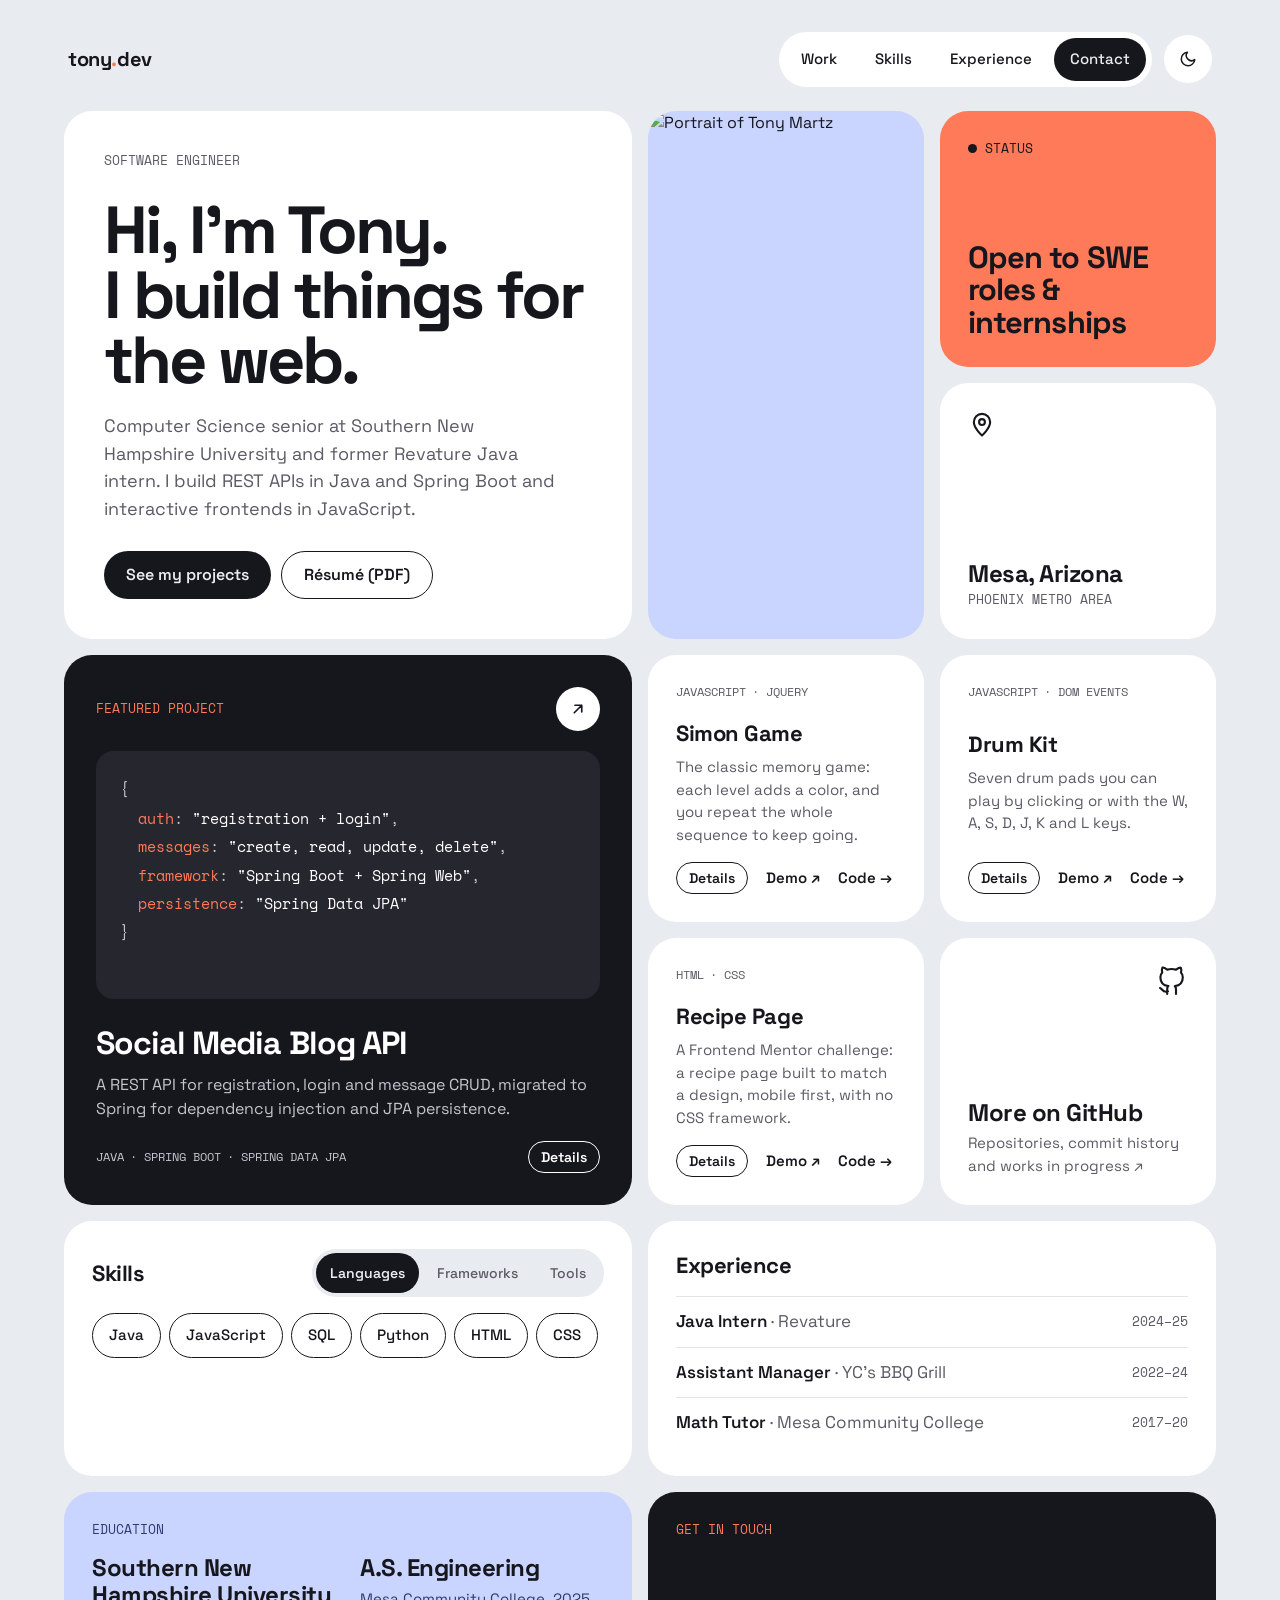
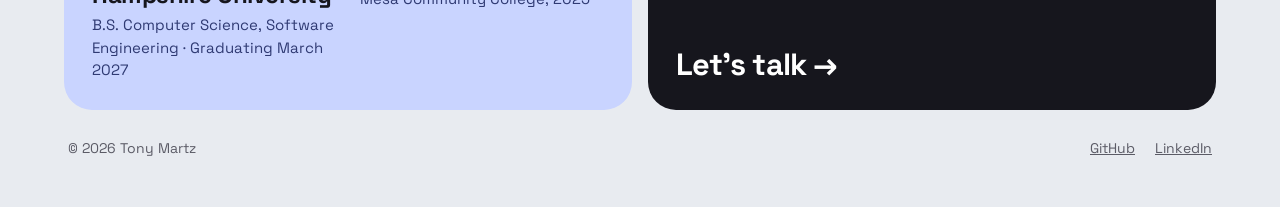
==== commit a9ddaade: "feat: add project write-ups and fix Drum Kit key handling - Each project gets a write-up (overview, " ====
--- a/index.html
+++ b/index.html
@@ -187,6 +187,15 @@
       </footer>
     </div>
 
+    <dialog class="project-dialog" aria-labelledby="dialog-title">
+      <div class="dialog-panel">
+        <button class="dialog-close" type="button" aria-label="Close details">
+          <svg width="18" height="18" viewBox="0 0 24 24" fill="none" stroke="currentColor" stroke-width="2.2" stroke-linecap="round" aria-hidden="true"><path d="M6 6l12 12M18 6L6 18"/></svg>
+        </button>
+        <div class="dialog-body"></div>
+      </div>
+    </dialog>
+
     <script src="js/data.js"></script>
     <script src="js/main.js"></script>
   </body>
--- a/css/main.css
+++ b/css/main.css
@@ -530,6 +530,116 @@
   color: var(--dark-tile-soft);
 }
 
+.featured-foot {
+  display: flex;
+  flex-wrap: wrap;
+  justify-content: space-between;
+  align-items: center;
+  gap: 12px;
+}
+
+.details-btn {
+  display: inline-flex;
+  align-items: center;
+  min-height: 32px;
+  padding: 0 12px;
+  border: 1.5px solid currentColor;
+  border-radius: 999px;
+  background: transparent;
+  color: inherit;
+  font: inherit;
+  font-size: 14px;
+  font-weight: 600;
+  cursor: pointer;
+  transition: background-color 0.2s, color 0.2s;
+}
+
+.details-btn:hover {
+  background: var(--ink);
+  border-color: var(--ink);
+  color: var(--bg);
+}
+
+.tile--featured .details-btn:hover {
+  background: #ffffff;
+  border-color: #ffffff;
+  color: #16161d;
+}
+
+/* Project details dialog */
+.project-dialog {
+  width: min(100% - 32px, 640px);
+  max-height: min(100% - 32px, 760px);
+  padding: 0;
+  border: 0;
+  border-radius: var(--radius);
+  background: var(--tile);
+  color: var(--ink);
+  box-shadow: 0 30px 80px rgba(0, 0, 0, 0.3);
+}
+
+.project-dialog::backdrop {
+  background: rgba(14, 15, 19, 0.55);
+  backdrop-filter: blur(4px);
+}
+
+.project-dialog[open] {
+  animation: dialog-in 0.25s ease;
+}
+
+@keyframes dialog-in {
+  from {
+    opacity: 0;
+    transform: translateY(12px) scale(0.98);
+  }
+}
+
+.dialog-panel {
+  position: relative;
+  padding: 40px;
+}
+
+.dialog-close {
+  position: absolute;
+  top: 20px;
+  right: 20px;
+  display: inline-flex;
+  align-items: center;
+  justify-content: center;
+  width: 44px;
+  height: 44px;
+  border: 0;
+  border-radius: 50%;
+  background: var(--bg);
+  color: var(--ink);
+  cursor: pointer;
+}
+
+.dialog-body h2 {
+  margin: 10px 0 20px;
+  padding-right: 48px;
+  font-size: 32px;
+  letter-spacing: -0.03em;
+}
+
+.dialog-body h3 {
+  margin: 20px 0 6px;
+  font-family: var(--mono);
+  font-size: 13px;
+  font-weight: 400;
+  text-transform: uppercase;
+  color: var(--ink-soft);
+}
+
+.dialog-body p {
+  font-size: 17px;
+  line-height: 1.6;
+}
+
+.dialog-body .btn-row {
+  margin-top: 28px;
+}
+
 /* Skills */
 .skills-head {
   display: flex;
@@ -725,6 +835,9 @@
   .tile--intro {
     padding: 28px;
   }
+  .dialog-panel {
+    padding: 28px 24px;
+  }
   .tile--photo img {
     min-height: 0;
     aspect-ratio: 1 / 1;
